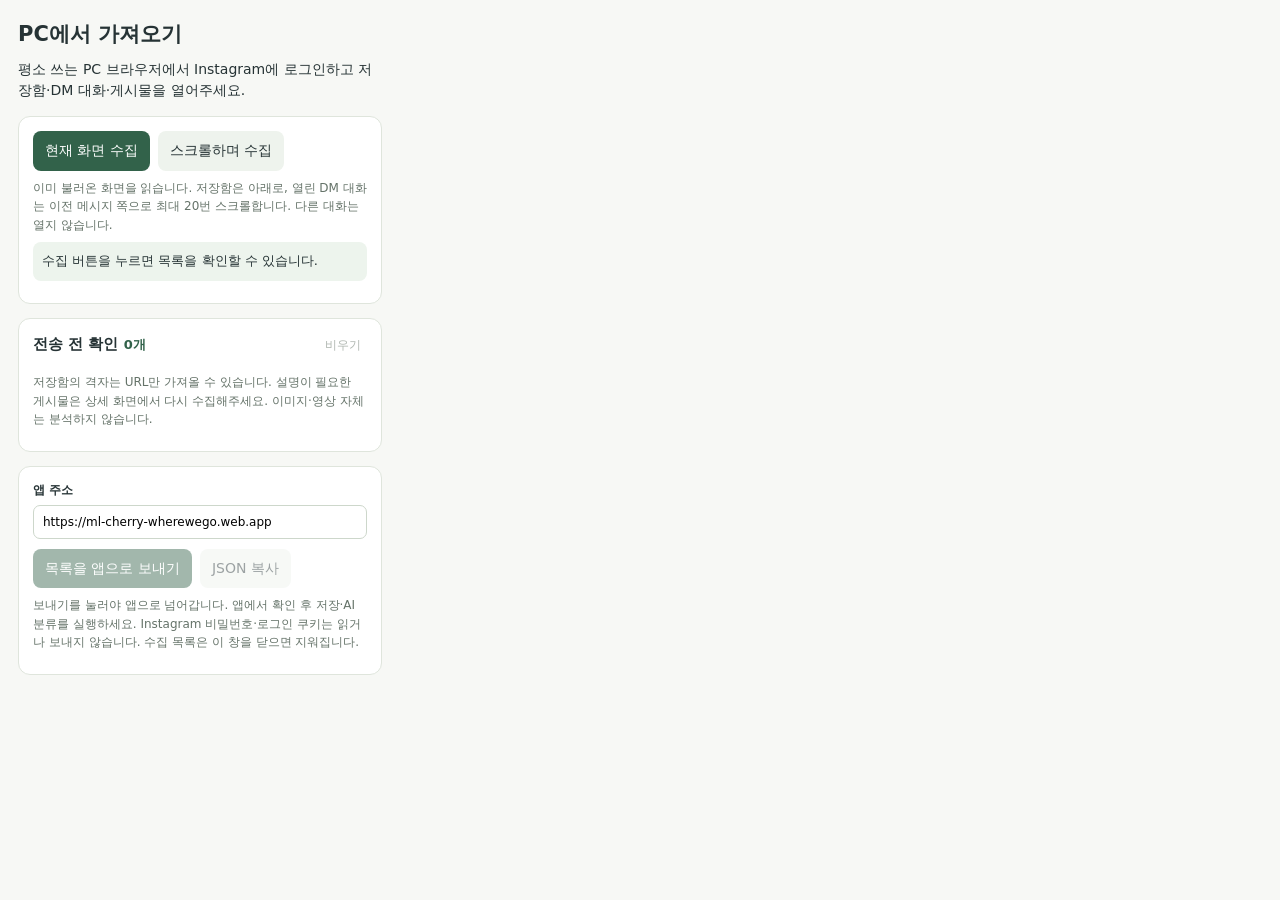
==== extension/popup.html @ 12628774 "Collect Instagram links from the user's PC browser and classify in Firebase" ====
<!doctype html>
<html lang="ko"><head><meta charset="utf-8"><meta name="viewport" content="width=device-width,initial-scale=1"><title>Wherewego PC 수집</title><link rel="stylesheet" href="popup.css"></head>
<body><header><h1>PC에서 가져오기</h1><p>평소 쓰는 PC 브라우저에서 Instagram에 로그인하고 저장함·DM 대화·게시물을 열어주세요.</p></header>
<section aria-label="수집"><div class="actions"><button id="captureCurrent" type="button">현재 화면 수집</button><button id="captureScroll" type="button" class="secondary">스크롤하며 수집</button></div>
<p class="hint">이미 불러온 화면을 읽습니다. 저장함은 아래로, 열린 DM 대화는 이전 메시지 쪽으로 최대 20번 스크롤합니다. 다른 대화는 열지 않습니다.</p>
<p id="status" role="status" aria-live="polite">수집 버튼을 누르면 목록을 확인할 수 있습니다.</p></section>
<section aria-label="전송 전 확인"><div class="review-heading"><h2>전송 전 확인 <span id="count">0개</span></h2><button id="clear" type="button" class="text-button" disabled>비우기</button></div>
<ul id="review" aria-label="수집된 항목"></ul><p class="hint">저장함의 격자는 URL만 가져올 수 있습니다. 설명이 필요한 게시물은 상세 화면에서 다시 수집해주세요. 이미지·영상 자체는 분석하지 않습니다.</p></section>
<section aria-label="앱으로 가져오기"><label for="appUrl">앱 주소</label><input id="appUrl" type="url" value="https://ml-cherry-wherewego.web.app" spellcheck="false">
<div class="actions"><button id="send" type="button" disabled>목록을 앱으로 보내기</button><button id="copy" type="button" class="secondary" disabled>JSON 복사</button></div>
<p class="hint">보내기를 눌러야 앱으로 넘어갑니다. 앱에서 확인 후 저장·AI 분류를 실행하세요. Instagram 비밀번호·로그인 쿠키는 읽거나 보내지 않습니다. 수집 목록은 이 창을 닫으면 지워집니다.</p></section>
<script src="popup.js"></script></body></html>
---- extension/popup.css ----
*{box-sizing:border-box}body{width:400px;margin:0;padding:18px;font:14px/1.55 system-ui,-apple-system,sans-serif;color:#263335;background:#f7f8f5}h1{margin:0 0 8px;font-size:21px}h2{margin:0;font-size:15px}p{margin:8px 0}section{margin-top:14px;padding:14px;background:white;border:1px solid #dfe5dc;border-radius:12px}.actions{display:flex;gap:8px;flex-wrap:wrap}button{font:inherit;padding:9px 12px;border:0;border-radius:8px;background:#32624a;color:white;cursor:pointer}button.secondary{background:#eef3ed;color:#263335}button:disabled{opacity:.45;cursor:default}.hint{font-size:12px;color:#657369}#status{padding:9px;background:#edf4ed;border-radius:8px;font-size:13px}#status.error{background:#fff0ec;color:#a33828}.review-heading{display:flex;justify-content:space-between;align-items:center}#count{color:#32624a;font-size:13px}#review{list-style:none;padding:0;margin:8px 0;max-height:220px;overflow:auto}#review li{position:relative;padding:10px 50px 10px 0;border-bottom:1px solid #e7ebe5;overflow-wrap:anywhere}#review strong{display:block;font-size:13px}#review span{display:block;font-size:11px;color:#637167}#review small{font-size:11px;color:#637167}.remove{position:absolute;right:0;top:10px;padding:4px 6px;font-size:11px;background:#f2f3ef;color:#506052}.text-button{padding:3px 6px;background:none;color:#506052;font-size:12px}label{display:block;margin:0 0 5px;font-size:12px;font-weight:600}input{width:100%;margin-bottom:10px;border:1px solid #cdd7cb;border-radius:7px;padding:9px;font:12px system-ui}button:focus-visible,input:focus-visible{outline:2px solid #6e9e74;outline-offset:2px}
details{font-size:12px;margin-top:4px}summary{cursor:pointer;color:#32624a}details p{color:#506052;white-space:pre-wrap}
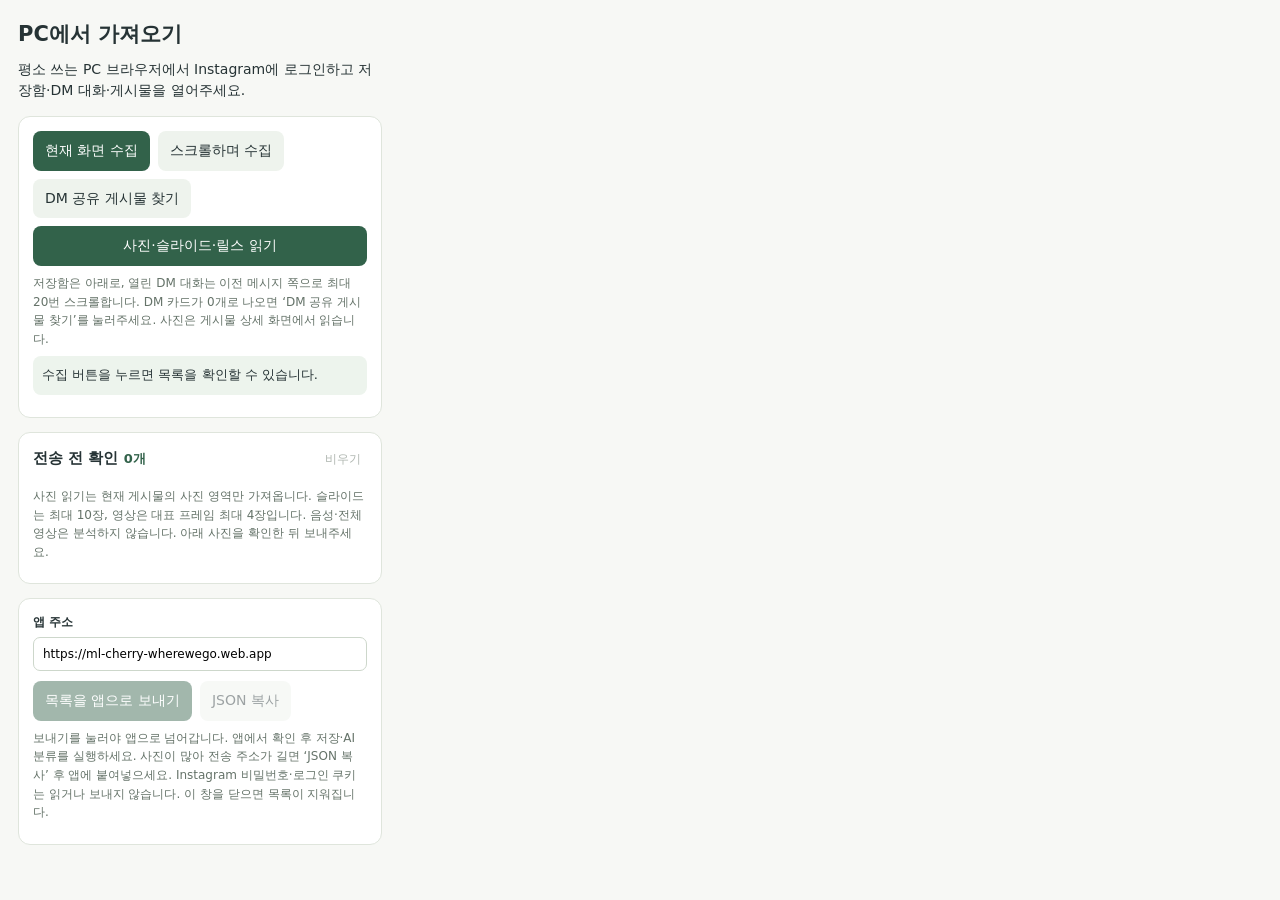
==== commit dd9d015c: "Improve DM shared-post collection, image detail extraction, and category browsing" ====
--- a/extension/popup.html
+++ b/extension/popup.html
@@ -1,12 +1,12 @@
 <!doctype html>
 <html lang="ko"><head><meta charset="utf-8"><meta name="viewport" content="width=device-width,initial-scale=1"><title>Wherewego PC 수집</title><link rel="stylesheet" href="popup.css"></head>
 <body><header><h1>PC에서 가져오기</h1><p>평소 쓰는 PC 브라우저에서 Instagram에 로그인하고 저장함·DM 대화·게시물을 열어주세요.</p></header>
-<section aria-label="수집"><div class="actions"><button id="captureCurrent" type="button">현재 화면 수집</button><button id="captureScroll" type="button" class="secondary">스크롤하며 수집</button></div>
-<p class="hint">이미 불러온 화면을 읽습니다. 저장함은 아래로, 열린 DM 대화는 이전 메시지 쪽으로 최대 20번 스크롤합니다. 다른 대화는 열지 않습니다.</p>
+<section aria-label="수집"><div class="actions"><button id="captureCurrent" type="button">현재 화면 수집</button><button id="captureScroll" type="button" class="secondary">스크롤하며 수집</button><button id="captureDm" type="button" class="secondary">DM 공유 게시물 찾기</button><button id="captureMedia" type="button">사진·슬라이드·릴스 읽기</button></div>
+<p class="hint">저장함은 아래로, 열린 DM 대화는 이전 메시지 쪽으로 최대 20번 스크롤합니다. DM 카드가 0개로 나오면 ‘DM 공유 게시물 찾기’를 눌러주세요. 사진은 게시물 상세 화면에서 읽습니다.</p>
 <p id="status" role="status" aria-live="polite">수집 버튼을 누르면 목록을 확인할 수 있습니다.</p></section>
 <section aria-label="전송 전 확인"><div class="review-heading"><h2>전송 전 확인 <span id="count">0개</span></h2><button id="clear" type="button" class="text-button" disabled>비우기</button></div>
-<ul id="review" aria-label="수집된 항목"></ul><p class="hint">저장함의 격자는 URL만 가져올 수 있습니다. 설명이 필요한 게시물은 상세 화면에서 다시 수집해주세요. 이미지·영상 자체는 분석하지 않습니다.</p></section>
+<ul id="review" aria-label="수집된 항목"></ul><p class="hint">사진 읽기는 현재 게시물의 사진 영역만 가져옵니다. 슬라이드는 최대 10장, 영상은 대표 프레임 최대 4장입니다. 음성·전체 영상은 분석하지 않습니다. 아래 사진을 확인한 뒤 보내주세요.</p></section>
 <section aria-label="앱으로 가져오기"><label for="appUrl">앱 주소</label><input id="appUrl" type="url" value="https://ml-cherry-wherewego.web.app" spellcheck="false">
 <div class="actions"><button id="send" type="button" disabled>목록을 앱으로 보내기</button><button id="copy" type="button" class="secondary" disabled>JSON 복사</button></div>
-<p class="hint">보내기를 눌러야 앱으로 넘어갑니다. 앱에서 확인 후 저장·AI 분류를 실행하세요. Instagram 비밀번호·로그인 쿠키는 읽거나 보내지 않습니다. 수집 목록은 이 창을 닫으면 지워집니다.</p></section>
+<p class="hint">보내기를 눌러야 앱으로 넘어갑니다. 앱에서 확인 후 저장·AI 분류를 실행하세요. 사진이 많아 전송 주소가 길면 ‘JSON 복사’ 후 앱에 붙여넣으세요. Instagram 비밀번호·로그인 쿠키는 읽거나 보내지 않습니다. 이 창을 닫으면 목록이 지워집니다.</p></section>
 <script src="popup.js"></script></body></html>
--- a/extension/popup.css
+++ b/extension/popup.css
@@ -1,2 +1,3 @@
 *{box-sizing:border-box}body{width:400px;margin:0;padding:18px;font:14px/1.55 system-ui,-apple-system,sans-serif;color:#263335;background:#f7f8f5}h1{margin:0 0 8px;font-size:21px}h2{margin:0;font-size:15px}p{margin:8px 0}section{margin-top:14px;padding:14px;background:white;border:1px solid #dfe5dc;border-radius:12px}.actions{display:flex;gap:8px;flex-wrap:wrap}button{font:inherit;padding:9px 12px;border:0;border-radius:8px;background:#32624a;color:white;cursor:pointer}button.secondary{background:#eef3ed;color:#263335}button:disabled{opacity:.45;cursor:default}.hint{font-size:12px;color:#657369}#status{padding:9px;background:#edf4ed;border-radius:8px;font-size:13px}#status.error{background:#fff0ec;color:#a33828}.review-heading{display:flex;justify-content:space-between;align-items:center}#count{color:#32624a;font-size:13px}#review{list-style:none;padding:0;margin:8px 0;max-height:220px;overflow:auto}#review li{position:relative;padding:10px 50px 10px 0;border-bottom:1px solid #e7ebe5;overflow-wrap:anywhere}#review strong{display:block;font-size:13px}#review span{display:block;font-size:11px;color:#637167}#review small{font-size:11px;color:#637167}.remove{position:absolute;right:0;top:10px;padding:4px 6px;font-size:11px;background:#f2f3ef;color:#506052}.text-button{padding:3px 6px;background:none;color:#506052;font-size:12px}label{display:block;margin:0 0 5px;font-size:12px;font-weight:600}input{width:100%;margin-bottom:10px;border:1px solid #cdd7cb;border-radius:7px;padding:9px;font:12px system-ui}button:focus-visible,input:focus-visible{outline:2px solid #6e9e74;outline-offset:2px}
 details{font-size:12px;margin-top:4px}summary{cursor:pointer;color:#32624a}details p{color:#506052;white-space:pre-wrap}
+.media-previews{display:flex;gap:5px;overflow-x:auto;margin:8px 0}.media-previews img{width:65px;height:65px;object-fit:contain;flex:0 0 65px;border:1px solid #dfe5dc;border-radius:6px;background:#f7f8f5}#captureMedia{width:100%}
